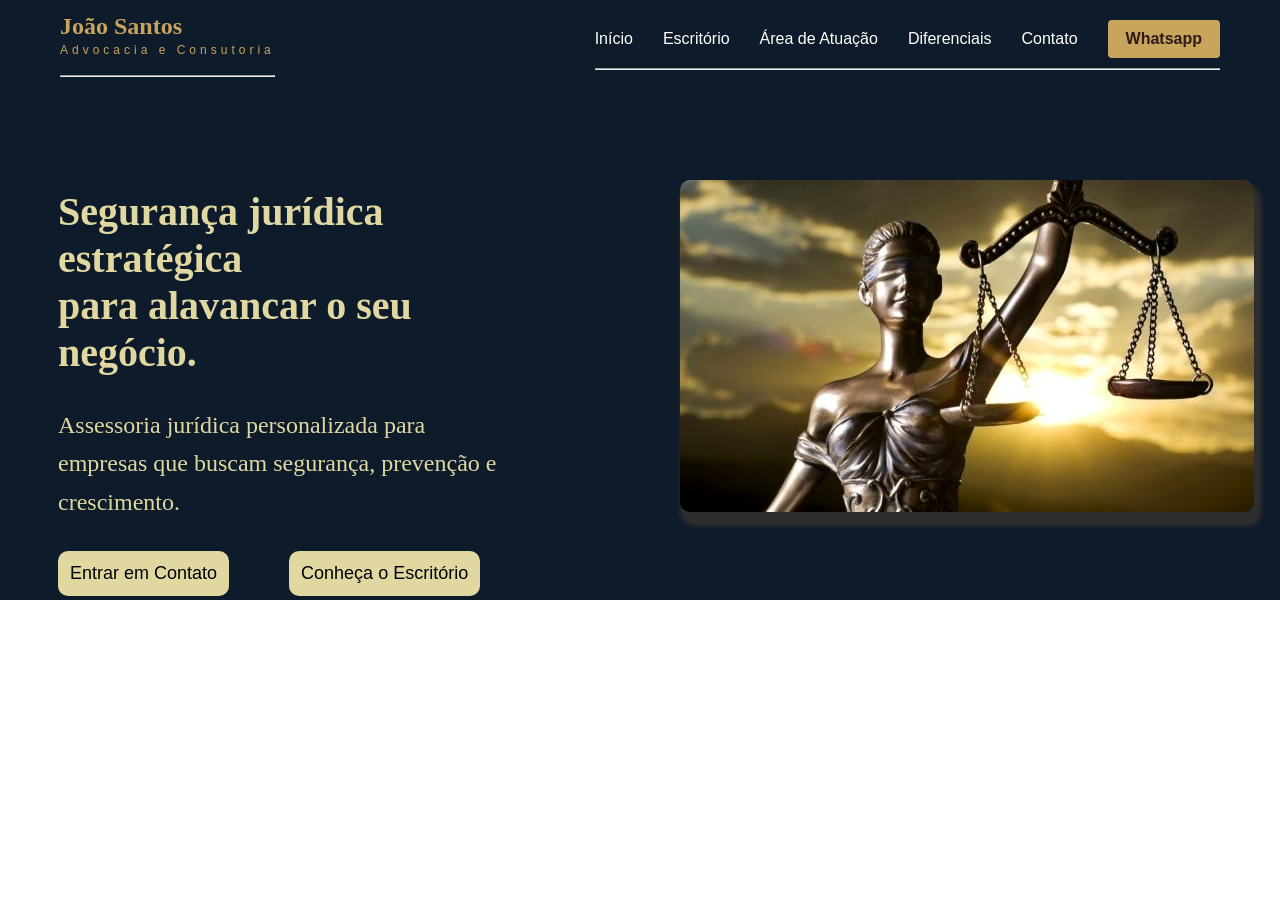
==== mainScreen.html @ 06684d1f "refactor(landing page): changes the color theme of the landing page" ====
<!DOCTYPE html>
<html lang="pt-BR">
<head>
    <meta charset="UTF-8">
    <meta name="viewport" content="width=device-width, initial-scale=1.0">
    <title>Landing Page Escritório Advocacia</title>

    <link rel="stylesheet" href="mainScreen.css">
</head>
<body>
    <header id="mainHeader">

        <a id="linksName" href="#">
            <h1 id="brandName">João Santos</h1>
            <span id="brandWork">Advocacia e Consutoria</span><br>
            <hr>
        </a>

        <nav id="mainNavigation">
            <ul>
                <li><a href="#">Início</a></li>
                <li><a href="#">Escritório</a></li>
                <li><a href="#">Área de Atuação</a></li>
                <li><a href="#">Diferenciais</a></li>
                <li><a href="#">Contato</a></li>
                <li><a href="#">Whatsapp</a></li>
            </ul>
            <hr class="downList">
        </nav>
    </header>

    <main>
        <section class="heroSection">
            <div class="heroText">
                <h1>Segurança jurídica estratégica </h1>
                <h1>para alavancar o seu negócio.</h1>
                <p class="topText">
                   Assessoria jurídica personalizada para empresas que buscam segurança, prevenção e crescimento.
                </p>

                <section class="heroButton">
                    <a href="#" class="heroLink">Entrar em Contato</a>
                    <a href="#" class="heroLink">Conheça o Escritório</a>
                </section>
            </div>

            <div class="imageWork">
                <img src="img/justica.jpg" alt="Justice Image" class="justiceImage">
            </div>
        </section>

        <section class="sectionPhoto">
            <img src="" alt="">
        </section>

    </main>
</body>
</html>
---- mainScreen.css ----
*{
    box-sizing:border-box;
    margin:0;
    padding: 0
}

body {
    font-family: Arial, sans-serif;
}

#mainHeader{
    height: 90px;
    padding: 0 60px;
    
    display: flex;
    align-items: center;
    justify-content: space-between;

    background-color: #0D1B2A;
    
    position: fixed;
    left: 0;
    right: 0;
    top: 0; 
    z-index: 1000;
}

/*----------------LOGO/NOME----------------*/

#linksName{
    display: flex;
    flex-direction: column;

    text-decoration: none;
    color: #C9A45C;
}

#brandName{
    font-family: 'Times New Roman', Times, serif;
    font-size: 24px;
    font-weight: 600;
}

#brandWork{
    font-size: 12px;
    letter-spacing: 4px;
    margin-top: 3px;
}

/*----------------NAVEGAÇÃO----------------*/
#mainNavigation ul{
    display: flex;
    align-items: center;
    gap: 30px;
    
    list-style: none;
}

.downList{
    margin-top: 10px;
}

#mainNavigation a{
    text-decoration: none;
    color: #FFFFFF;

    font-size: 16px;

    transition: color 0.3s ease;
}

#mainNavigation a:hover{
    color: #C9A45C;
}

/*----------------WHATSAPP----------------*/
#mainNavigation li:last-child a{
    display: inline-block;
    padding: 10px 18px;

    background-color: #C9A45C;
    color: #301A1A;

    border-radius: 4px;
    font-weight: 600;

    transition: 0.3s ease;
}

#mainNavigation li:last-child a:hover{
    color: #FFFFFF
}

/*---------------HERO SECTION---------------*/
main{
    background-color: #0D1B2A;
    min-height: 600px;
    display: flex;
    align-items: left;
    justify-content: space-between;
    padding-top: 50px;
}

section h1{
    font-family: Cambria, Cochin, Georgia, Times, 'Times New Roman', serif;
    font-size: 40px;
}

.heroText {
    display: flex;
    flex-direction: column;
    color: #e0d7a1;
    padding: 18px;
    position: relative;
    left: 40px;
    top: 120px;
}


.topText {
    max-width: 650px;

    margin-top: 30px;

    font-size: 24px;
    line-height: 1.6;
    font-family: Cambria, Cochin, Georgia, Times, 'Times New Roman', serif;
    font-weight: 400;
}

.heroSection {
    display: flex;
    justify-content: space-between;
    align-items: flex-start;
    gap: 190px;
}

.imageWork {
    width: 100%;
    max-width: 600px;
    margin-top: 130px;
}

.justiceImage {
    border-radius: 10px;
    box-shadow: 4px 10px 4px 4px #2e2e2e;
    animation: emerge 1.2s ease forwards;
}

@keyframes emerge{
    0%{
        opacity: 0;
        transform: translateY(60px)
    }

    100%{
        opacity: 1;
        transform: translateY(0px); 
    }
}

.heroButton{
    display: flex;
    flex-direction: row;
    margin-top: 30px;
    gap: 60px;
}

.heroLink{
    text-decoration: none;
    color: #000000;
    font-size: 18px;
    background-color: #e0d7a1;
    padding: 12px;
    border-radius: 10px;
}

.heroLink:hover{
    color: white;
    transition: 0.5s ease;
    animation: hoverButton 0.6s ease forwards;
}

@keyframes hoverButton{
    from{
        transform: translateY(0);
    }    
    to{
        transform: translateY(-4px);
    }
}
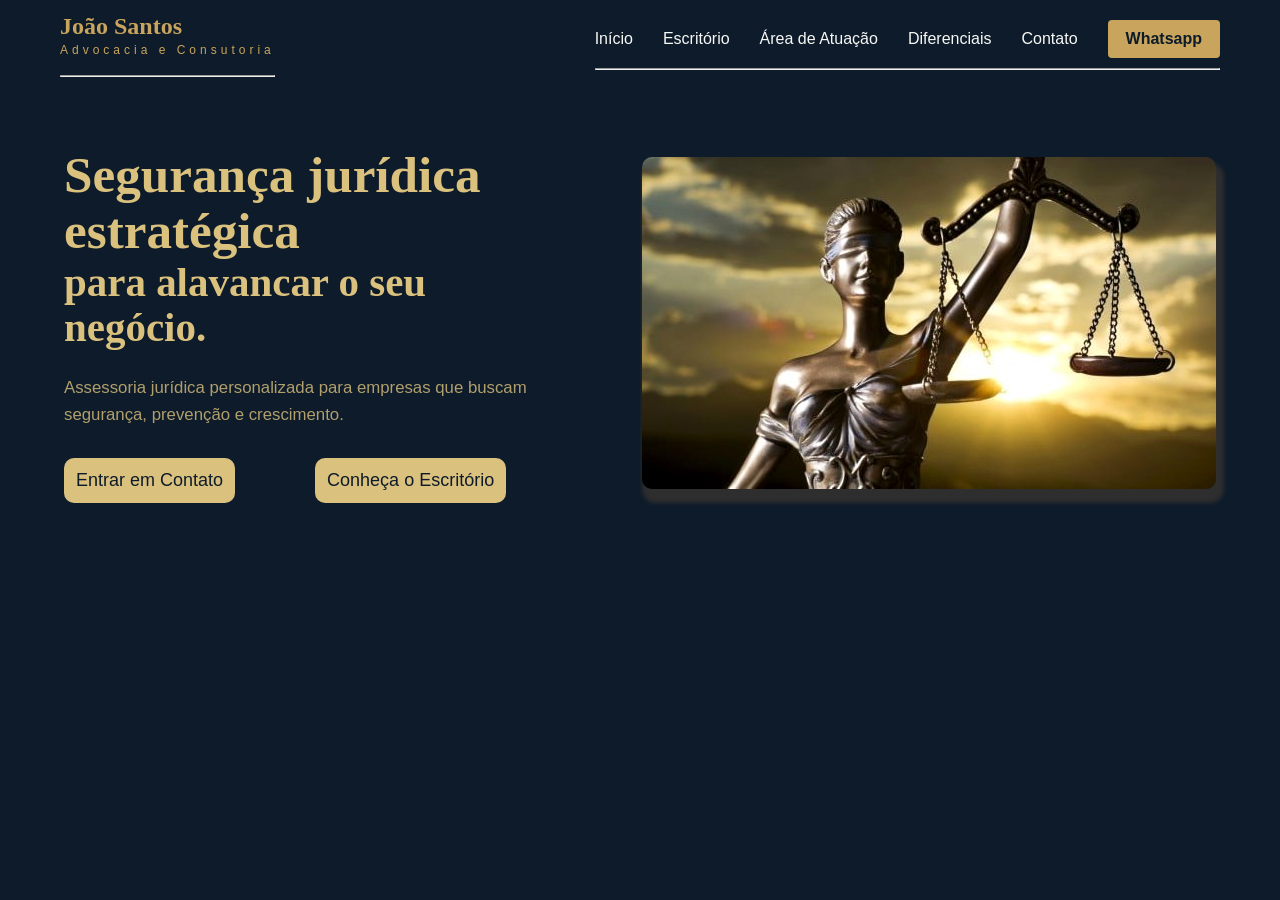
==== commit 9c753e88: "style(ui): improvement typography and visual hierarchy" ====
--- a/mainScreen.html
+++ b/mainScreen.html
@@ -32,8 +32,10 @@
     <main>
         <section class="heroSection">
             <div class="heroText">
-                <h1>Segurança jurídica estratégica </h1>
-                <h1>para alavancar o seu negócio.</h1>
+                <h1>
+                    Segurança jurídica estratégica
+                    <span>para alavancar o seu negócio.</span>
+                </h1>
                 <p class="topText">
                    Assessoria jurídica personalizada para empresas que buscam segurança, prevenção e crescimento.
                 </p>
--- a/mainScreen.css
+++ b/mainScreen.css
@@ -4,8 +4,22 @@
     padding: 0
 }
 
+:root {
+    --navy: #0D1B2A;
+    --beige: #dbc17e;
+    --gold: #C9A45C;
+    --white: #F8F8F6;
+    --dark: #17202A;
+    --black: #000000;
+    --grayShadow: #2e2e2e;
+
+    --hero-button-gap: 5rem;
+}
+
 body {
     font-family: Arial, sans-serif;
+    background-color: var(--navy);
+    color: var(--white);
 }
 
 #mainHeader{
@@ -16,7 +30,7 @@
     align-items: center;
     justify-content: space-between;
 
-    background-color: #0D1B2A;
+    background-color: var(--navy);
     
     position: fixed;
     left: 0;
@@ -32,7 +46,7 @@
     flex-direction: column;
 
     text-decoration: none;
-    color: #C9A45C;
+    color: var(--gold);
 }
 
 #brandName{
@@ -62,7 +76,7 @@
 
 #mainNavigation a{
     text-decoration: none;
-    color: #FFFFFF;
+    color: var(--white);
 
     font-size: 16px;
 
@@ -70,7 +84,7 @@
 }
 
 #mainNavigation a:hover{
-    color: #C9A45C;
+    color: var(--gold);
 }
 
 /*----------------WHATSAPP----------------*/
@@ -78,8 +92,8 @@
     display: inline-block;
     padding: 10px 18px;
 
-    background-color: #C9A45C;
-    color: #301A1A;
+    background-color: var(--gold);
+    color: var(--navy);
 
     border-radius: 4px;
     font-weight: 600;
@@ -88,62 +102,66 @@
 }
 
 #mainNavigation li:last-child a:hover{
-    color: #FFFFFF
+    color: var(--white)
 }
 
 /*---------------HERO SECTION---------------*/
 main{
-    background-color: #0D1B2A;
+    background-color: var(--navy);
     min-height: 600px;
     display: flex;
-    align-items: left;
     justify-content: space-between;
     padding-top: 50px;
 }
 
-section h1{
-    font-family: Cambria, Cochin, Georgia, Times, 'Times New Roman', serif;
-    font-size: 40px;
+.heroText h1 {
+    max-width: 650px;
+    font-family: Georgia, 'Times New Roman', serif;
+    font-size: clamp(2.5rem, 4vw, 3.5rem);
+    line-height: 1.1;
+    font-weight: 600;
 }
 
 .heroText {
     display: flex;
     flex-direction: column;
-    color: #e0d7a1;
-    padding: 18px;
-    position: relative;
-    left: 40px;
-    top: 120px;
-}
-
+    color: var(--beige);
+}
+
+.heroText h1 span {
+    display: block;
+    font-size: 0.8em;
+}
 
 .topText {
-    max-width: 650px;
-
-    margin-top: 30px;
-
-    font-size: 24px;
-    line-height: 1.6;
-    font-family: Cambria, Cochin, Georgia, Times, 'Times New Roman', serif;
+    max-width: 560px;
+    margin-top: 24px;
+
+    font-size: 1.05rem;
+    line-height: 1.7rem;
     font-weight: 400;
+
+    opacity: 0.8;
 }
 
 .heroSection {
-    display: flex;
-    justify-content: space-between;
-    align-items: flex-start;
-    gap: 190px;
+    width: min(1200px, 90%);
+    margin: 0 auto;
+    
+    display: grid;
+    grid-template-columns: 1.3fr 0.7fr;
+    align-items: center;
+    gap: 5rem;
 }
 
 .imageWork {
     width: 100%;
-    max-width: 600px;
-    margin-top: 130px;
 }
 
 .justiceImage {
+    height: auto;
     border-radius: 10px;
-    box-shadow: 4px 10px 4px 4px #2e2e2e;
+    box-shadow: 4px 10px 4px 4px var(--grayShadow);
     animation: emerge 1.2s ease forwards;
 }
 
@@ -163,14 +181,14 @@
     display: flex;
     flex-direction: row;
     margin-top: 30px;
-    gap: 60px;
+    gap: var(--hero-button-gap);
 }
 
 .heroLink{
     text-decoration: none;
-    color: #000000;
+    color: var(--navy);
     font-size: 18px;
-    background-color: #e0d7a1;
+    background-color: var(--beige);
     padding: 12px;
     border-radius: 10px;
 }
@@ -179,6 +197,10 @@
     color: white;
     transition: 0.5s ease;
     animation: hoverButton 0.6s ease forwards;
+}
+
+.heroLink:visited{
+    background-color:var(--beige);
 }
 
 @keyframes hoverButton{
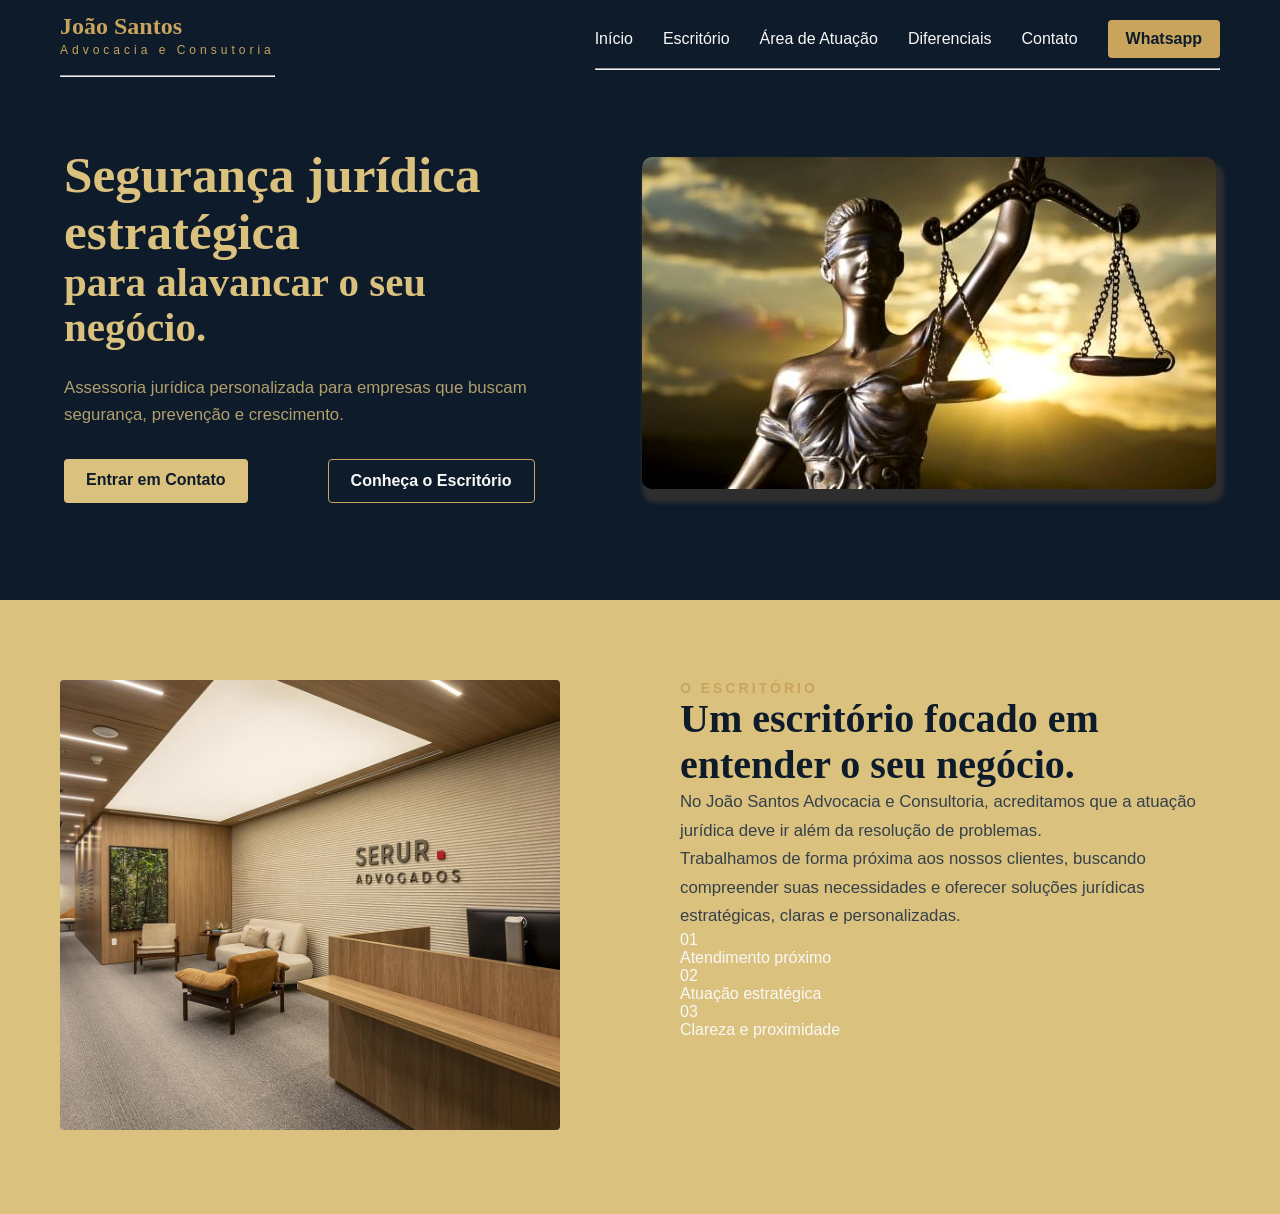
==== commit e45b57f5: "feat(office-section): add initial office section" ====
--- a/mainScreen.html
+++ b/mainScreen.html
@@ -56,5 +56,54 @@
         </section>
 
     </main>
+
+    <section class="officeSection">
+        <div>
+            <img src="img/officeImage.jpeg" alt="officeImage" class="officeImage">
+        </div>
+
+        <div class="officeContent">
+            <p class="sectionLabel">
+                O ESCRITÓRIO
+            </p>
+
+            <h2>
+                Um escritório focado em
+                entender o seu negócio.
+            </h2>
+            <div class="officeDescription">
+
+                <p>
+                    No João Santos Advocacia e Consultoria, 
+                    acreditamos que a atuação jurídica deve 
+                    ir além da resolução de problemas.
+                </p>
+                <p>
+                    Trabalhamos de forma próxima aos nossos clientes, 
+                    buscando compreender suas necessidades e oferecer 
+                    soluções jurídicas estratégicas, claras e personalizadas.
+                </p>
+            </div>
+
+            <div class="officeHighlights">
+
+                <div>
+                    <span>01</span>
+                    <p>Atendimento próximo</p>
+                </div>
+
+                <div>
+                    <span>02</span>
+                    <p>Atuação estratégica</p>
+                </div>
+
+                <div>
+                    <span>03</span>
+                    <p>Clareza e proximidade</p>
+                </div>
+
+            </div>
+        </div>
+    </section>
 </body>
 </html>
--- a/mainScreen.css
+++ b/mainScreen.css
@@ -12,6 +12,9 @@
     --dark: #17202A;
     --black: #000000;
     --grayShadow: #2e2e2e;
+    
+    --officeSection: #CDBF9F;
+    --text-muted: #34404A;
 
     --hero-button-gap: 5rem;
 }
@@ -185,18 +188,33 @@
 }
 
 .heroLink{
+    display: inline-block;
+
     text-decoration: none;
     color: var(--navy);
-    font-size: 18px;
+
+    font-size: 16px;
+    font-weight: 600;
+
     background-color: var(--beige);
-    padding: 12px;
-    border-radius: 10px;
-}
-
-.heroLink:hover{
-    color: white;
-    transition: 0.5s ease;
-    animation: hoverButton 0.6s ease forwards;
+
+    padding: 12px 22px;
+    border-radius: 4px;
+
+     transition: transform 0.25s ease,
+                background-color 0.25s ease,
+                color 0.25s ease;
+}
+
+.heroLink:last-child {
+    background-color: transparent;
+    color: var(--white);
+
+    border: 1px solid var(--gold);
+}
+
+.heroLink:hover {
+    transform: translateY(-3px);
 }
 
 .heroLink:visited{
@@ -210,4 +228,53 @@
     to{
         transform: translateY(-4px);
     }
+}
+
+.officeSection{
+    width: 100%;
+    min-height: 600px;
+    padding: 80px 60px;
+    
+    display: grid;
+    grid-template-columns: 1fr 1fr;
+    gap: 80px;
+
+    background-color: var(--beige);
+}
+
+.officeImage{
+    width: 100%;
+    max-width: 500px;
+    border-radius: 4px;
+    height: 450px;
+    object-fit: cover;
+} 
+
+.sectionLabel{
+    font-size: 14px;
+    font-weight: 600;
+    letter-spacing: 3px;
+
+    color: var(--gold);
+}
+
+div h2{
+    font-family: Georgia, 'Times New Roman', Times, serif;
+    font-size: 2.5rem;
+    line-height: 1.15;
+    font-weight: 600;
+
+    color: var(--navy);
+}
+
+.officeDescription {
+    font-family: Arial, Helvetica, sans-serif;
+    font-size: 1.05rem;
+    line-height: 1.7;
+    color: var(--text-muted);
+    max-width: 600px;
+}
+
+.officeDescription + .officeDescription {
+    margin-top: 20px;
 }
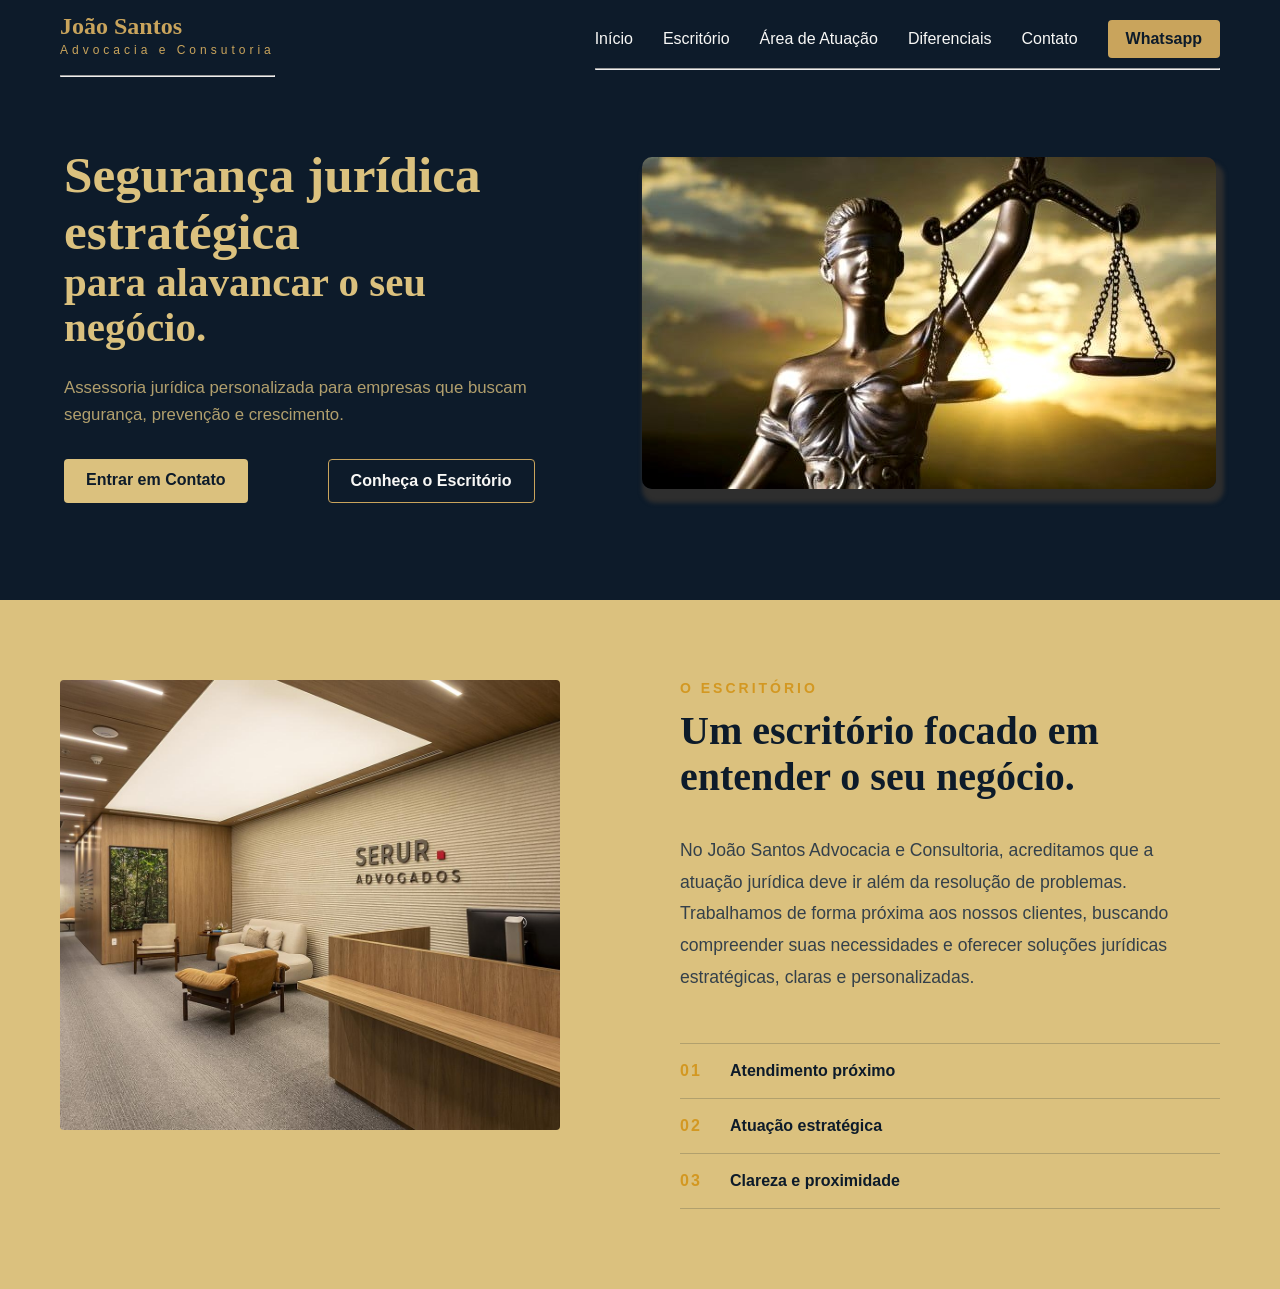
==== commit ff1b9537: "feat(office-section): finish office section and increment animation scroll" ====
--- a/mainScreen.html
+++ b/mainScreen.html
@@ -19,7 +19,7 @@
         <nav id="mainNavigation">
             <ul>
                 <li><a href="#">Início</a></li>
-                <li><a href="#">Escritório</a></li>
+                <li><a href="#office">Escritório</a></li>
                 <li><a href="#">Área de Atuação</a></li>
                 <li><a href="#">Diferenciais</a></li>
                 <li><a href="#">Contato</a></li>
@@ -42,7 +42,7 @@
 
                 <section class="heroButton">
                     <a href="#" class="heroLink">Entrar em Contato</a>
-                    <a href="#" class="heroLink">Conheça o Escritório</a>
+                    <a href="#office" class="heroLink">Conheça o Escritório</a>
                 </section>
             </div>
 
@@ -57,7 +57,7 @@
 
     </main>
 
-    <section class="officeSection">
+    <section class="officeSection" id="office">
         <div>
             <img src="img/officeImage.jpeg" alt="officeImage" class="officeImage">
         </div>
@@ -105,5 +105,7 @@
             </div>
         </div>
     </section>
+
+    <script src="script.js"></script>
 </body>
 </html>
--- a/mainScreen.css
+++ b/mainScreen.css
@@ -15,8 +15,10 @@
     
     --officeSection: #CDBF9F;
     --text-muted: #34404A;
+    --dark-gold: #d39822;
 
     --hero-button-gap: 5rem;
+    --font-body: Arial, sans-serif;
 }
 
 body {
@@ -242,6 +244,19 @@
     background-color: var(--beige);
 }
 
+.officeSection {
+    opacity: 0;
+    transform: translateY(40px);
+    transition:
+        opacity 0.8s ease,
+        transform 0.8s ease;
+}
+
+.officeSection.is-visible {
+    opacity: 1;
+    transform: translateY(0);
+}
+
 .officeImage{
     width: 100%;
     max-width: 500px;
@@ -255,26 +270,62 @@
     font-weight: 600;
     letter-spacing: 3px;
 
-    color: var(--gold);
+    color: var(--dark-gold);
 }
 
 div h2{
+    max-width: 560px;
     font-family: Georgia, 'Times New Roman', Times, serif;
     font-size: 2.5rem;
     line-height: 1.15;
     font-weight: 600;
+    margin-top: 12px;
+    margin-bottom: 35px;
 
     color: var(--navy);
 }
 
 .officeDescription {
-    font-family: Arial, Helvetica, sans-serif;
-    font-size: 1.05rem;
-    line-height: 1.7;
+    font-family: var(--font-body);
+    font-size: 1.1rem;
+    line-height: 1.8;
     color: var(--text-muted);
-    max-width: 600px;
-}
-
-.officeDescription + .officeDescription {
+    max-width: 560px;
     margin-top: 20px;
+}
+
+.officeHighlights{
+    margin-top: 50px;
+    display: flex;
+    flex-direction: column;
+}
+
+.officeHighlights > div{
+    display: grid;
+    grid-template-columns: 50px 1fr;
+    align-items: center;
+    padding: 18px 0;
+    border-top: 1px solid rgba(13, 27, 42, 0.2);
+}
+
+.officeHighlights > div:last-child{
+    border-bottom: 1px solid rgba(13, 27, 42, 0.2);
+}
+
+.officeHighlights span{
+    font-size: 1rem;
+    font-weight: 600;
+    color: var(--dark-gold);
+    letter-spacing: 2px;
+}
+
+.officeHighlights p{
+    font-family: var(--font-body);
+    font-size: 1rem;
+    font-weight: 600;
+    color: var(--navy);
+}
+
+html{
+    scroll-behavior: smooth;
 }
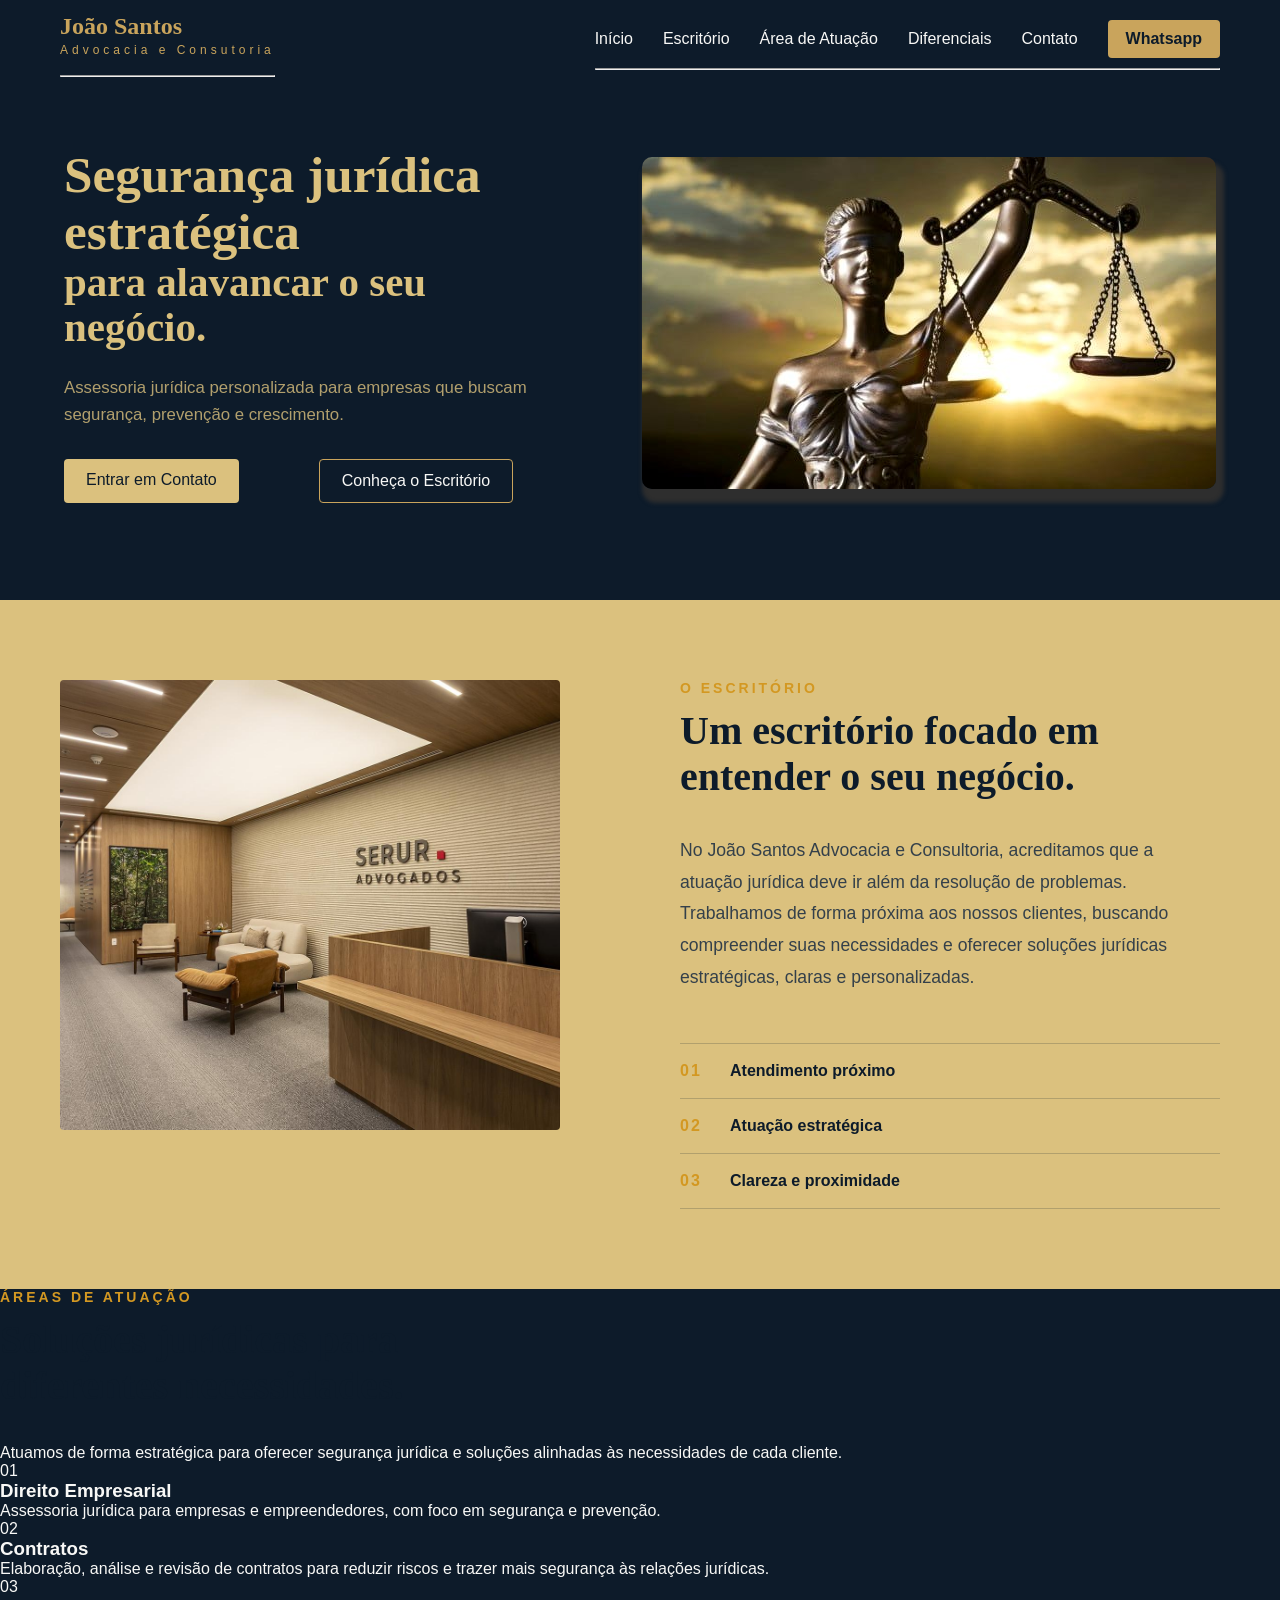
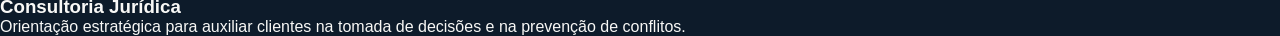
==== commit 825a8a74: "feat(pratice-section): add initial structure html in the pratice-section" ====
--- a/mainScreen.html
+++ b/mainScreen.html
@@ -20,7 +20,7 @@
             <ul>
                 <li><a href="#">Início</a></li>
                 <li><a href="#office">Escritório</a></li>
-                <li><a href="#">Área de Atuação</a></li>
+                <li><a href="#pratice">Área de Atuação</a></li>
                 <li><a href="#">Diferenciais</a></li>
                 <li><a href="#">Contato</a></li>
                 <li><a href="#">Whatsapp</a></li>
@@ -106,6 +106,66 @@
         </div>
     </section>
 
+    <section class="praticeSection" id="pratice">
+
+        <div class="praticeHeader">
+        
+            <p class="sectionLabel">
+                ÁREAS DE ATUAÇÃO
+            </p>
+
+            <h2>
+                Soluções jurídicas
+                para diferentes necessidades.
+            </h2>
+
+            <p>
+                Atuamos de forma estratégica para oferecer
+                segurança jurídica e soluções alinhadas às
+                necessidades de cada cliente.
+            </p>
+
+        </div>
+        
+        <div class="praticeList">
+
+            <div class="praticeItem">
+                <span>01</span>
+
+                <h3>Direito Empresarial</h3>
+
+                <p>
+                    Assessoria jurídica para empresas e
+                    empreendedores, com foco em segurança
+                    e prevenção.
+                </p>
+            </div>
+            
+            <div class="praticeItem">
+                <span>02</span>
+
+                <h3>Contratos</h3>
+
+                <p>
+                    Elaboração, análise e revisão de contratos
+                    para reduzir riscos e trazer mais segurança
+                    às relações jurídicas.
+                </p>
+            </div>
+            
+            <div class="praticeItem">
+                <span>03</span>
+
+                <h3>Consultoria Jurídica</h3>
+
+                <p>
+                   Orientação estratégica para auxiliar clientes
+                    na tomada de decisões e na prevenção de conflitos.  
+                </p>
+            </div>
+        </div>
+    </section>
+
     <script src="script.js"></script>
 </body>
 </html>
--- a/mainScreen.css
+++ b/mainScreen.css
@@ -196,7 +196,7 @@
     color: var(--navy);
 
     font-size: 16px;
-    font-weight: 600;
+    font-weight: 400;
 
     background-color: var(--beige);
 
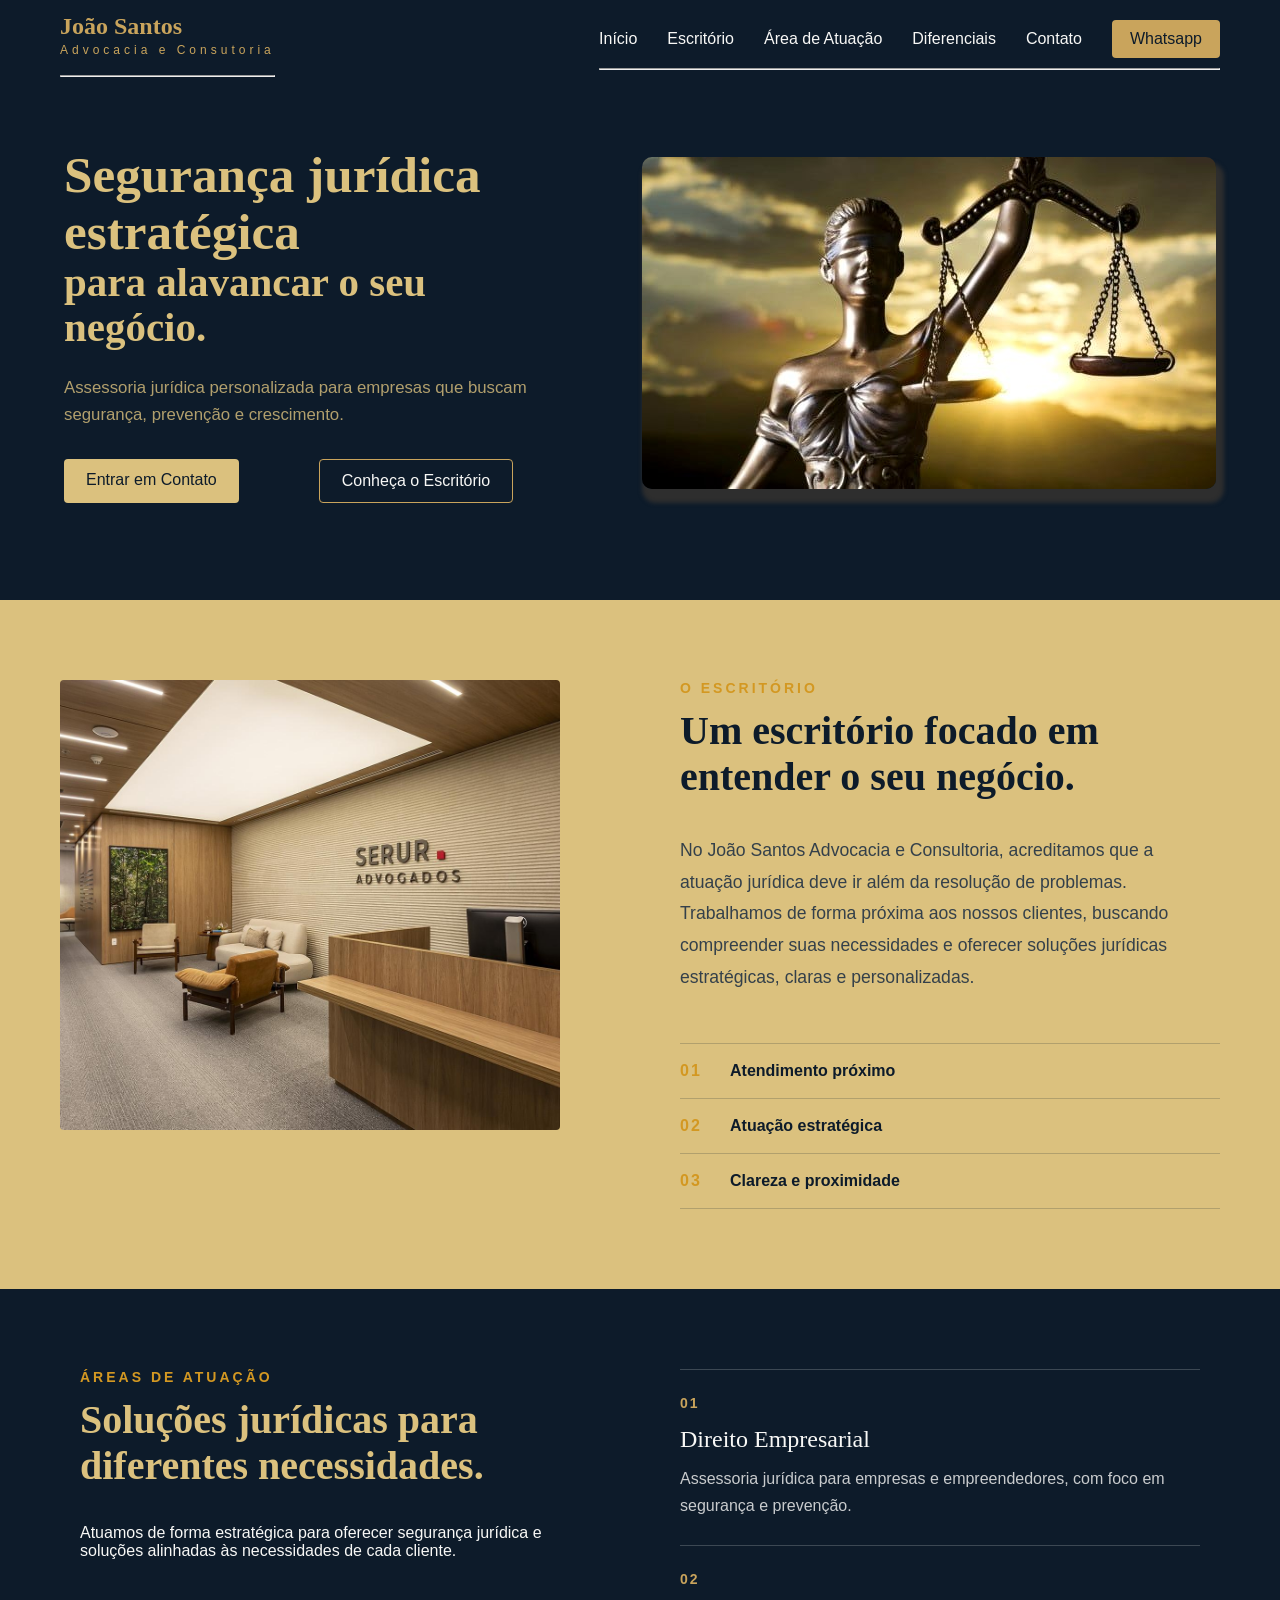
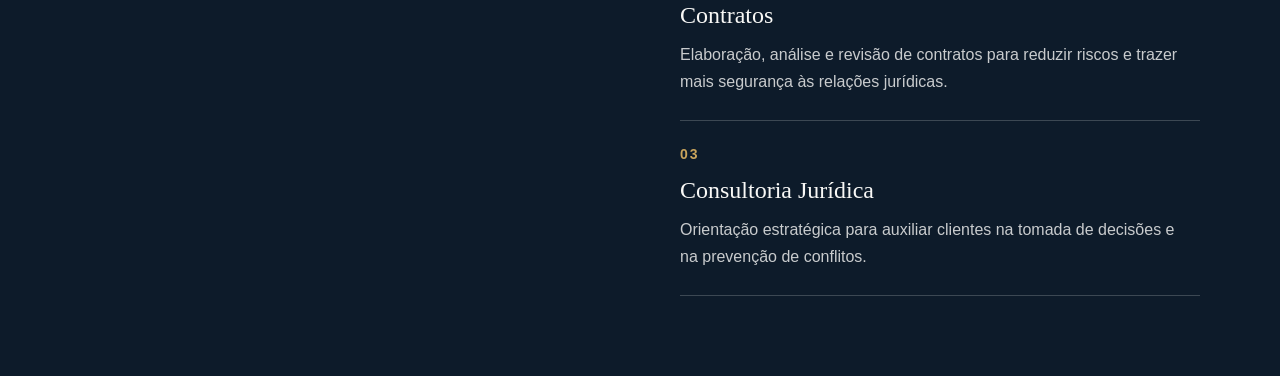
==== commit 4c19bfef: "style(practice-item): styles texts and headings in the  practice section" ====
--- a/mainScreen.html
+++ b/mainScreen.html
@@ -20,7 +20,7 @@
             <ul>
                 <li><a href="#">Início</a></li>
                 <li><a href="#office">Escritório</a></li>
-                <li><a href="#pratice">Área de Atuação</a></li>
+                <li><a href="#practice">Área de Atuação</a></li>
                 <li><a href="#">Diferenciais</a></li>
                 <li><a href="#">Contato</a></li>
                 <li><a href="#">Whatsapp</a></li>
@@ -106,15 +106,15 @@
         </div>
     </section>
 
-    <section class="praticeSection" id="pratice">
+    <section class="practiceSection" id="practice">
 
-        <div class="praticeHeader">
+        <div class="practiceHeader">
         
             <p class="sectionLabel">
                 ÁREAS DE ATUAÇÃO
             </p>
 
-            <h2>
+            <h2 class="practiceText">
                 Soluções jurídicas
                 para diferentes necessidades.
             </h2>
@@ -127,9 +127,9 @@
 
         </div>
         
-        <div class="praticeList">
+        <div class="practiceList">
 
-            <div class="praticeItem">
+            <div class="practiceItem">
                 <span>01</span>
 
                 <h3>Direito Empresarial</h3>
@@ -141,7 +141,7 @@
                 </p>
             </div>
             
-            <div class="praticeItem">
+            <div class="practiceItem">
                 <span>02</span>
 
                 <h3>Contratos</h3>
@@ -153,7 +153,7 @@
                 </p>
             </div>
             
-            <div class="praticeItem">
+            <div class="practiceItem">
                 <span>03</span>
 
                 <h3>Consultoria Jurídica</h3>
--- a/mainScreen.css
+++ b/mainScreen.css
@@ -13,12 +13,13 @@
     --black: #000000;
     --grayShadow: #2e2e2e;
     
-    --officeSection: #CDBF9F;
+    --office-section: #CDBF9F;
     --text-muted: #34404A;
     --dark-gold: #d39822;
 
     --hero-button-gap: 5rem;
     --font-body: Arial, sans-serif;
+    --font-sections: Georgia, 'Times New Roman', Times, serif;
 }
 
 body {
@@ -101,7 +102,7 @@
     color: var(--navy);
 
     border-radius: 4px;
-    font-weight: 600;
+    font-weight: 400;
 
     transition: 0.3s ease;
 }
@@ -232,6 +233,7 @@
     }
 }
 
+/*---------------OFFICE SECTION---------------*/
 .officeSection{
     width: 100%;
     min-height: 600px;
@@ -328,4 +330,66 @@
 
 html{
     scroll-behavior: smooth;
+}
+
+/*---------------practice SECTION---------------*/
+.practiceSection{
+    width: 100%;
+    min-height: 600px;
+    padding: 80px 80px;
+
+    display: grid;
+    grid-template-columns: 1fr 1fr;
+    gap: 80px;
+    
+    background-color: var(--navy);
+}
+
+.practiceText{
+    color: var(--beige);
+    font-family: Georgia, 'Times New Roman', Times, serif;
+}
+
+.practiceItem{
+    width: 100%;
+    padding: 25px 0;
+    
+    display: flex;
+    flex-direction: column;
+    
+    border-top: 1px solid rgba(248, 248, 246, 0.2);
+}
+
+.practiceItem span{
+    font-size: 14px;
+    font-weight: 600;
+    letter-spacing: 2px;
+
+    color: var(--gold);
+
+    margin-bottom: 15px;
+}
+
+.practiceItem:last-child{
+    border-bottom: 1px solid rgba(248, 248, 246, 0.2);
+}
+
+.practiceItem h3{
+    margin-bottom: 12px;
+    
+    font-family: Georgia, 'Times New Roman', Times, serif;
+    font-size: 1.5rem;
+    font-weight: 500;
+
+    color: var(--white);
+}
+
+.practiceItem p{
+    max-width: 500px;
+
+    font-family: var(--font-body);
+    font-size: 1rem;
+    line-height: 1.7;
+
+    color: rgba(248, 248, 246, 0.8);
 }
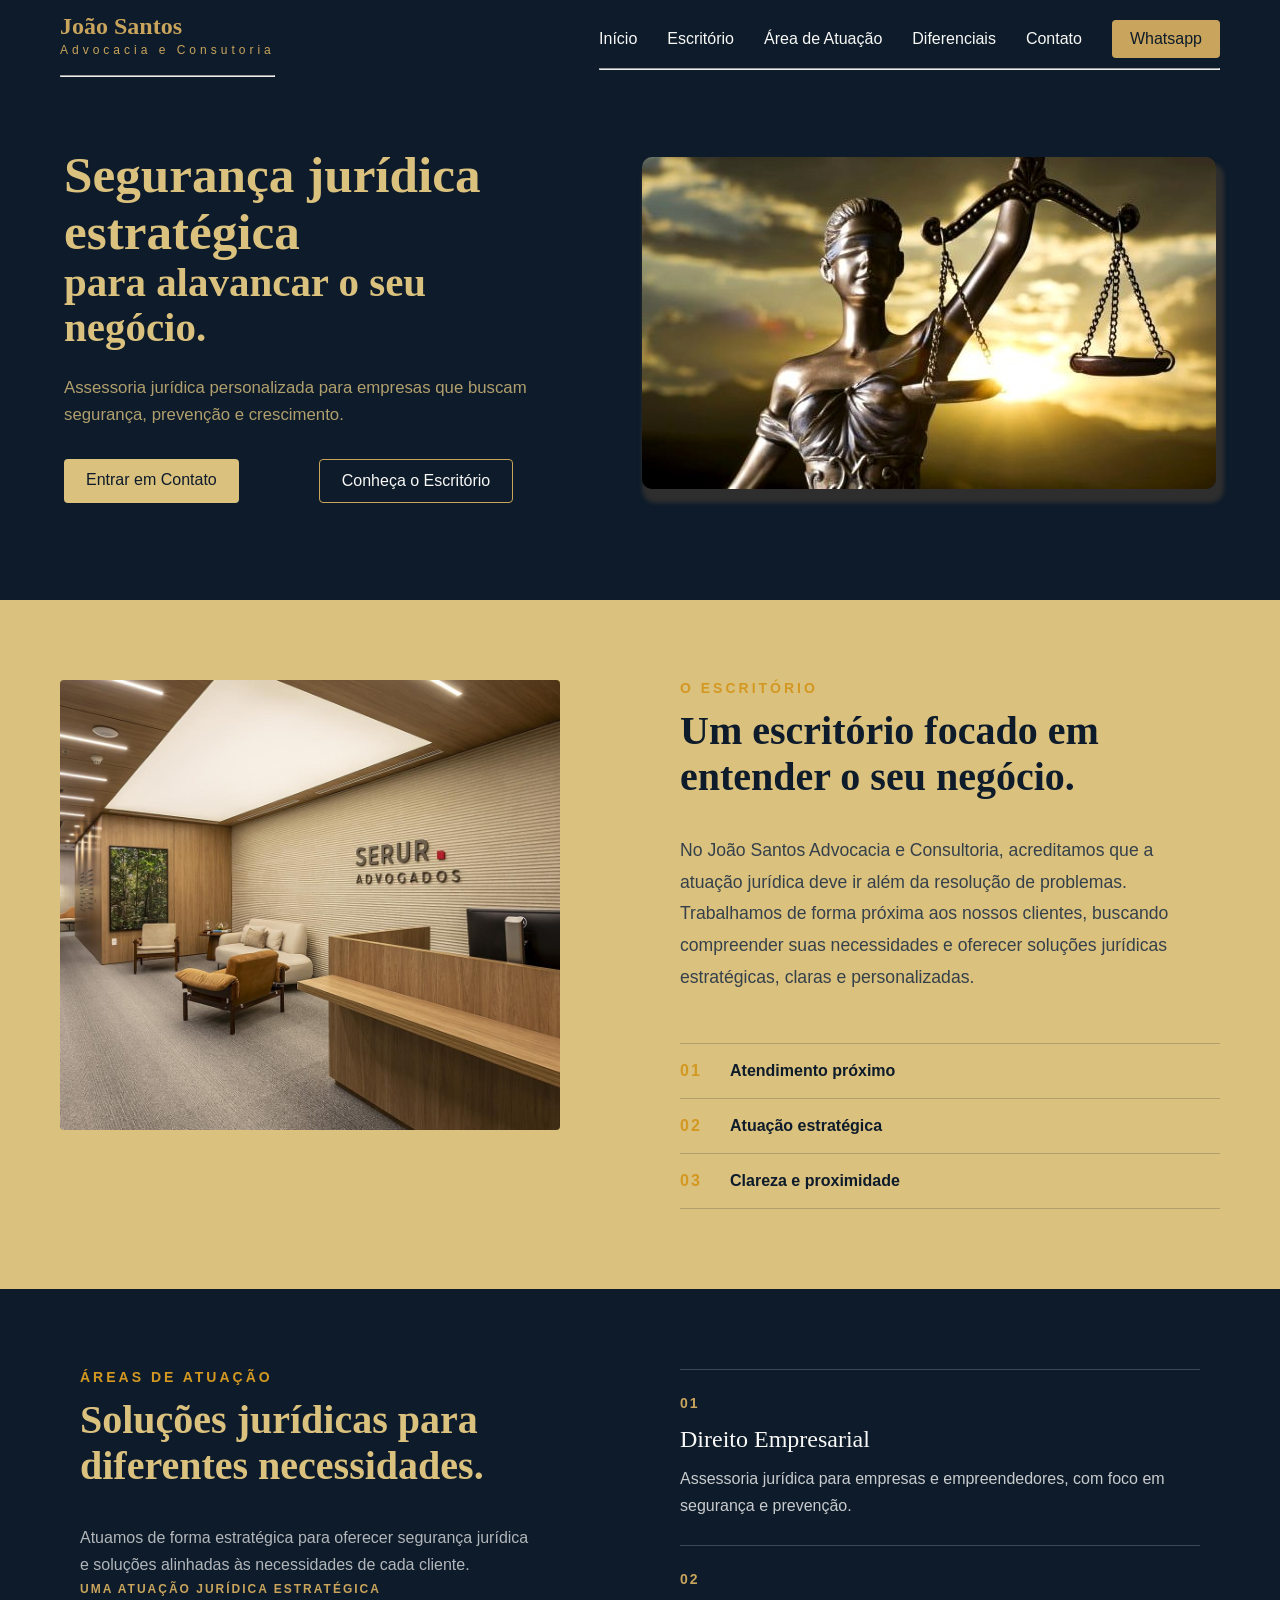
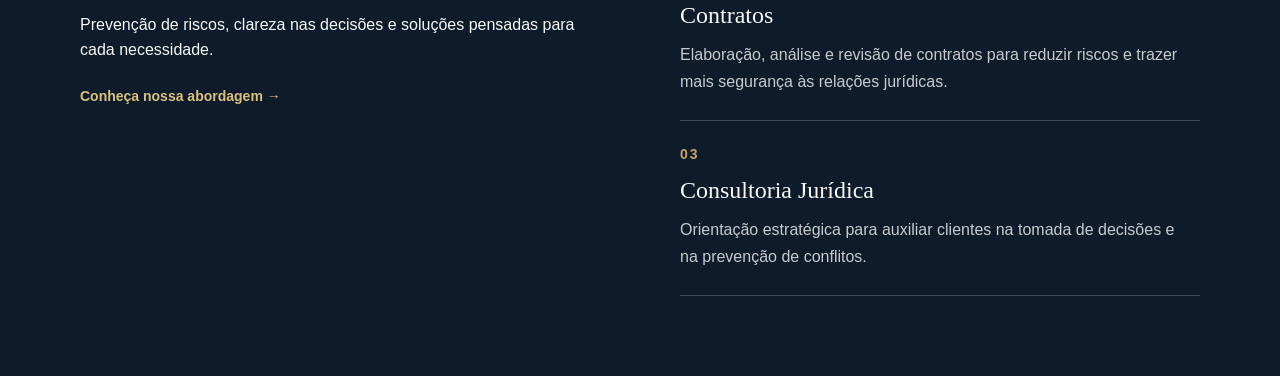
==== commit 9d779b0b: "feat(practice-section): finish practice section" ====
--- a/mainScreen.html
+++ b/mainScreen.html
@@ -118,12 +118,26 @@
                 Soluções jurídicas
                 para diferentes necessidades.
             </h2>
+            <div class="practiceIntro">
+                <p>
+                    Atuamos de forma estratégica para oferecer
+                    segurança jurídica e soluções alinhadas às
+                    necessidades de cada cliente.
+                </p>
 
-            <p>
-                Atuamos de forma estratégica para oferecer
-                segurança jurídica e soluções alinhadas às
-                necessidades de cada cliente.
-            </p>
+                <div class="practiceCall">
+                    <span>UMA ATUAÇÃO JURÍDICA ESTRATÉGICA</span>
+
+                    <p>
+                        Prevenção de riscos, clareza nas decisões
+                        e soluções pensadas para cada necessidade.
+                    </p>
+
+                    <a href="#">
+                        Conheça nossa abordagem →
+                    </a>
+                </div>
+            </div>
 
         </div>
         
--- a/mainScreen.css
+++ b/mainScreen.css
@@ -277,10 +277,13 @@
 
 div h2{
     max-width: 560px;
+    
     font-family: Georgia, 'Times New Roman', Times, serif;
     font-size: 2.5rem;
+    
     line-height: 1.15;
     font-weight: 600;
+    
     margin-top: 12px;
     margin-bottom: 35px;
 
@@ -332,7 +335,7 @@
     scroll-behavior: smooth;
 }
 
-/*---------------practice SECTION---------------*/
+/*---------------PRACTICE SECTION---------------*/
 .practiceSection{
     width: 100%;
     min-height: 600px;
@@ -343,6 +346,15 @@
     gap: 80px;
     
     background-color: var(--navy);
+
+    transition:
+        opacity 0.8s ease,
+        transform 0.8s ease;
+}
+
+.practiceSection.is-visible {
+    opacity: 1;
+    transform: translateY(0);
 }
 
 .practiceText{
@@ -392,4 +404,80 @@
     line-height: 1.7;
 
     color: rgba(248, 248, 246, 0.8);
+}
+
+.practiceList{
+    display: flex;
+    flex-direction: column;
+
+    width: 100%;
+    max-width: 550px;
+}
+
+.practiceHeader{
+    display: flex;
+    flex-direction: column;
+
+    max-width: 500px;
+}
+
+.practiceHeader > p:last-child{
+    font-family: var(--font-body);
+    font-size: 1rem;
+    line-height: 1.7;
+    font-weight: 400;
+    
+    color: rgba(248, 248, 246, 0.8);
+}
+
+.practiceIntro{
+    display: flex;
+    flex-direction: column;
+}
+
+.practiceIntro > p{
+    max-width: 450px;
+
+    font-family: var(--font-body);
+    font-size: 1rem;
+    line-height: 1.7;
+    font-weight: 400;
+
+    color: rgba(248, 248, 246, 0.7);
+}
+
+
+.practiceCall span{
+    font-size: 12px;
+    font-weight: 600;
+    letter-spacing: 2px;
+
+    color: var(--gold);
+}
+
+.practiceCall p{
+    margin-top: 15px;
+
+    font-family: var(--font-body);
+    color: var(--white);
+    font-size: 1rem;
+    line-height: 1.6;
+}
+
+.practiceCall a{
+    display: inline-block;
+    margin-top: 25px;
+    
+    text-decoration: none;
+
+    font-size: 14px;
+    font-weight: 600;
+
+    color: var(--beige);
+
+    transition: color 0.3s ease;
+}
+
+.practiceCall a:hover{
+    color: var(--gold);
 }
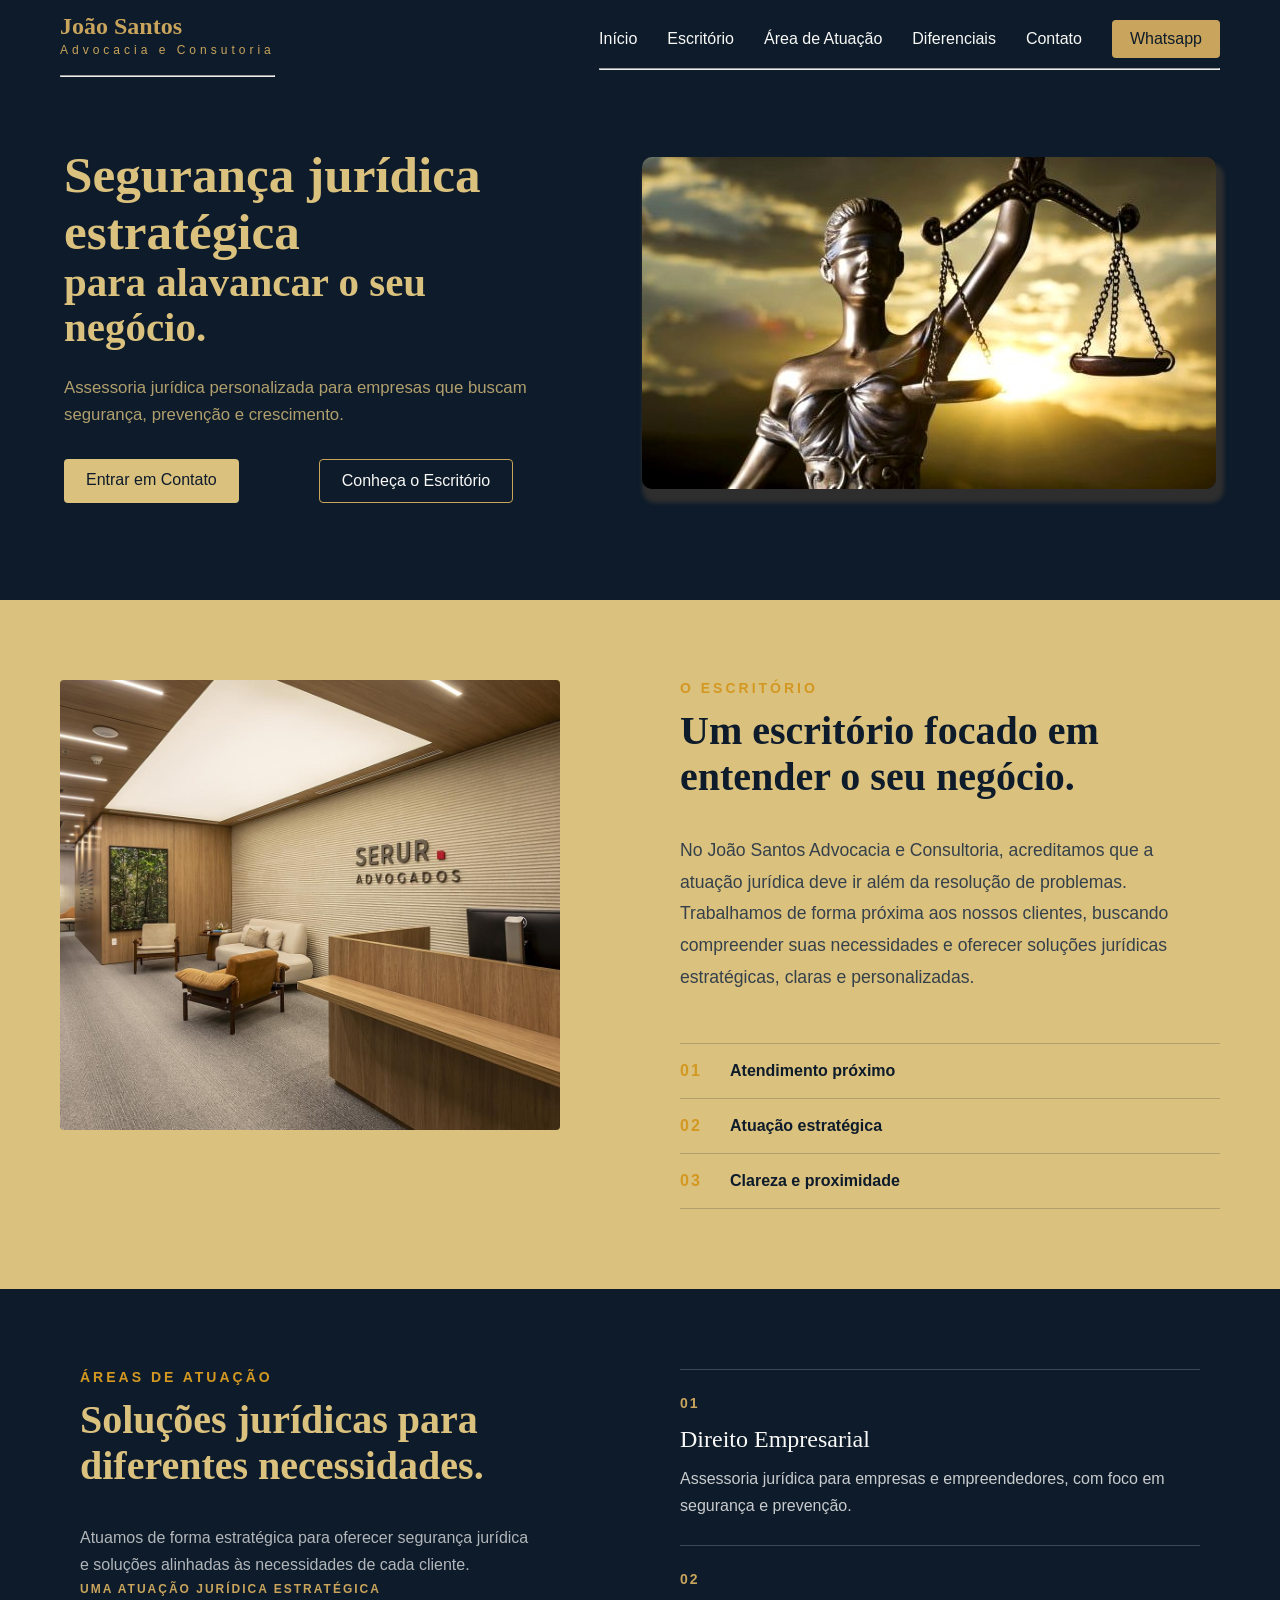
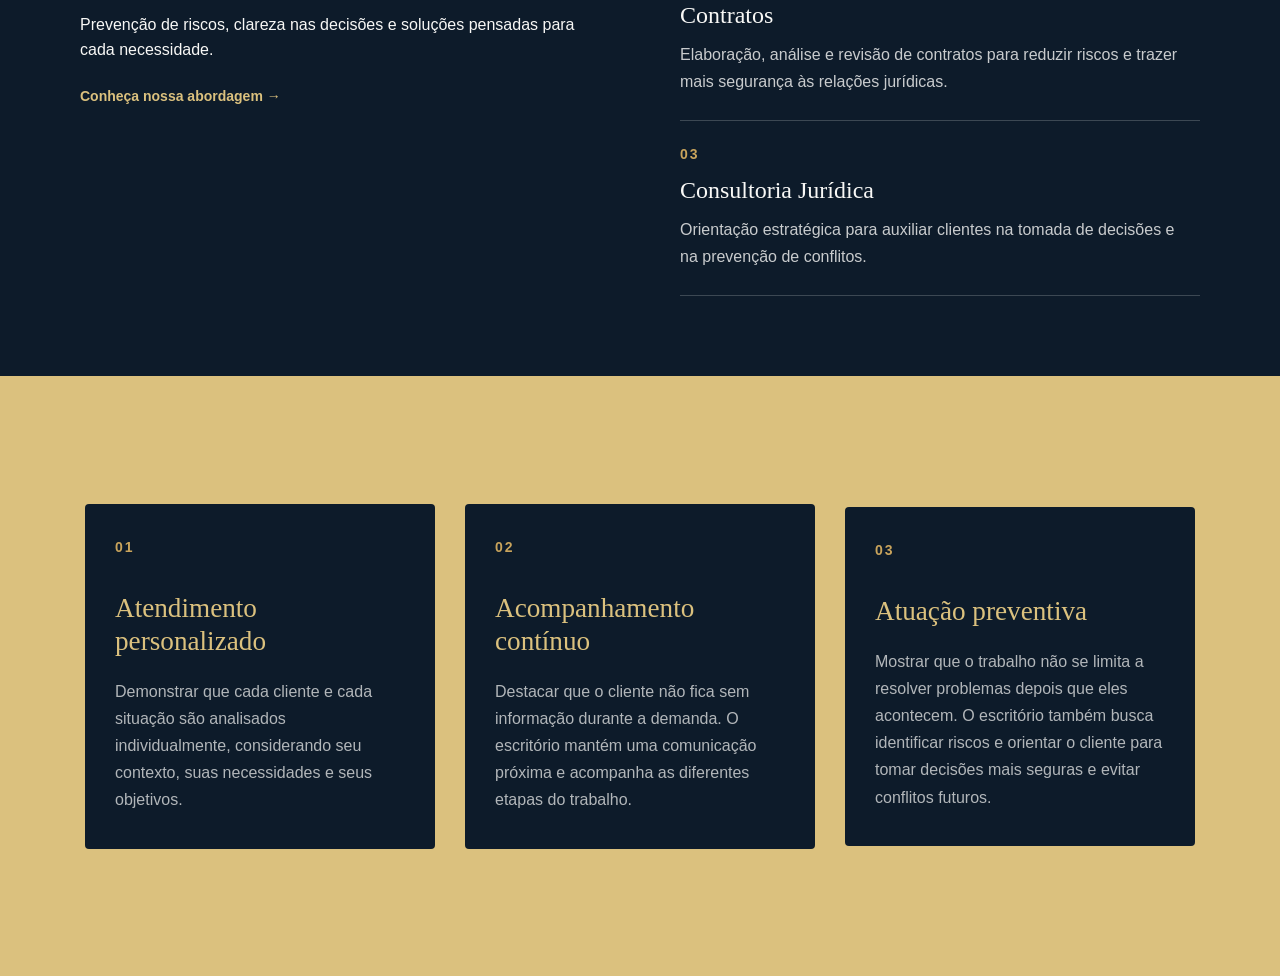
==== commit 5c79b824: "feat(differential-section): create and styles the differential section" ====
--- a/mainScreen.html
+++ b/mainScreen.html
@@ -21,7 +21,7 @@
                 <li><a href="#">Início</a></li>
                 <li><a href="#office">Escritório</a></li>
                 <li><a href="#practice">Área de Atuação</a></li>
-                <li><a href="#">Diferenciais</a></li>
+                <li><a href="#differential">Diferenciais</a></li>
                 <li><a href="#">Contato</a></li>
                 <li><a href="#">Whatsapp</a></li>
             </ul>
@@ -180,6 +180,46 @@
         </div>
     </section>
 
+    <section class="differentialSection" id="differential">
+        
+        <div class="differentialOffice">
+            <span>01</span>
+            
+            <h2 class="titleDifferential">Atendimento personalizado</h2>
+
+            <p>
+                Demonstrar que cada cliente e cada situação 
+                são analisados individualmente, considerando 
+                seu contexto, suas necessidades e seus objetivos.
+            </p>
+        </div>
+        
+        <div class="differentialOffice">
+            <span>02</span>
+            
+            <h2 class="titleDifferential">Acompanhamento contínuo</h2>
+            
+            <p>
+                Destacar que o cliente não fica sem informação 
+                durante a demanda. O escritório mantém uma comunicação 
+                próxima e acompanha as diferentes etapas do trabalho.
+            </p>
+        </div>
+        
+        <div class="differentialOffice">
+            <span>03</span>
+            
+            <h2 class="titleDifferential">Atuação preventiva</h2>
+
+            <p>
+                Mostrar que o trabalho não se limita a resolver problemas 
+                depois que eles acontecem. O escritório também busca identificar 
+                riscos e orientar o cliente para tomar decisões mais seguras 
+                e evitar conflitos futuros.
+            </p>
+        </div>
+    </section>
+
     <script src="script.js"></script>
 </body>
 </html>
--- a/mainScreen.css
+++ b/mainScreen.css
@@ -480,4 +480,63 @@
 
 .practiceCall a:hover{
     color: var(--gold);
+}
+
+/*------------DIFFERENTIAL SECTION-----------*/
+.differentialSection{
+    width: 100%;
+    height: 600px;
+
+    background-color: var(--beige);
+    padding: 80px;
+
+    display: flex;
+    align-items: center;
+    justify-content: center;
+
+    gap: 30px;
+}
+
+.differentialOffice{
+    width: 100%;
+    max-width: 350px;
+    min-height: 300px;
+
+    padding: 35px 30px;
+
+    background-color: var(--navy);
+
+    border-radius: 4px;
+
+    display: flex;
+    flex-direction: column;
+}
+
+.differentialOffice > span{
+    font-size: 14px;
+    font-weight: 600;
+    letter-spacing: 2px;
+
+    margin-bottom: 25px;
+
+    color: var(--gold);
+}
+
+.titleDifferential{
+    margin-bottom: 20px;
+
+    font-family: Georgia, 'Times New Roman', Times, serif;
+    font-size: 1.7rem;
+    line-height: 1.2;
+    font-weight: 500;
+
+    color: var(--beige);
+}
+
+.differentialOffice p{
+    font-family: var(--font-body);
+    font-size: 1rem;
+    line-height: 1.7;
+
+    color: rgba(248, 248, 246, 0.7);
 }
